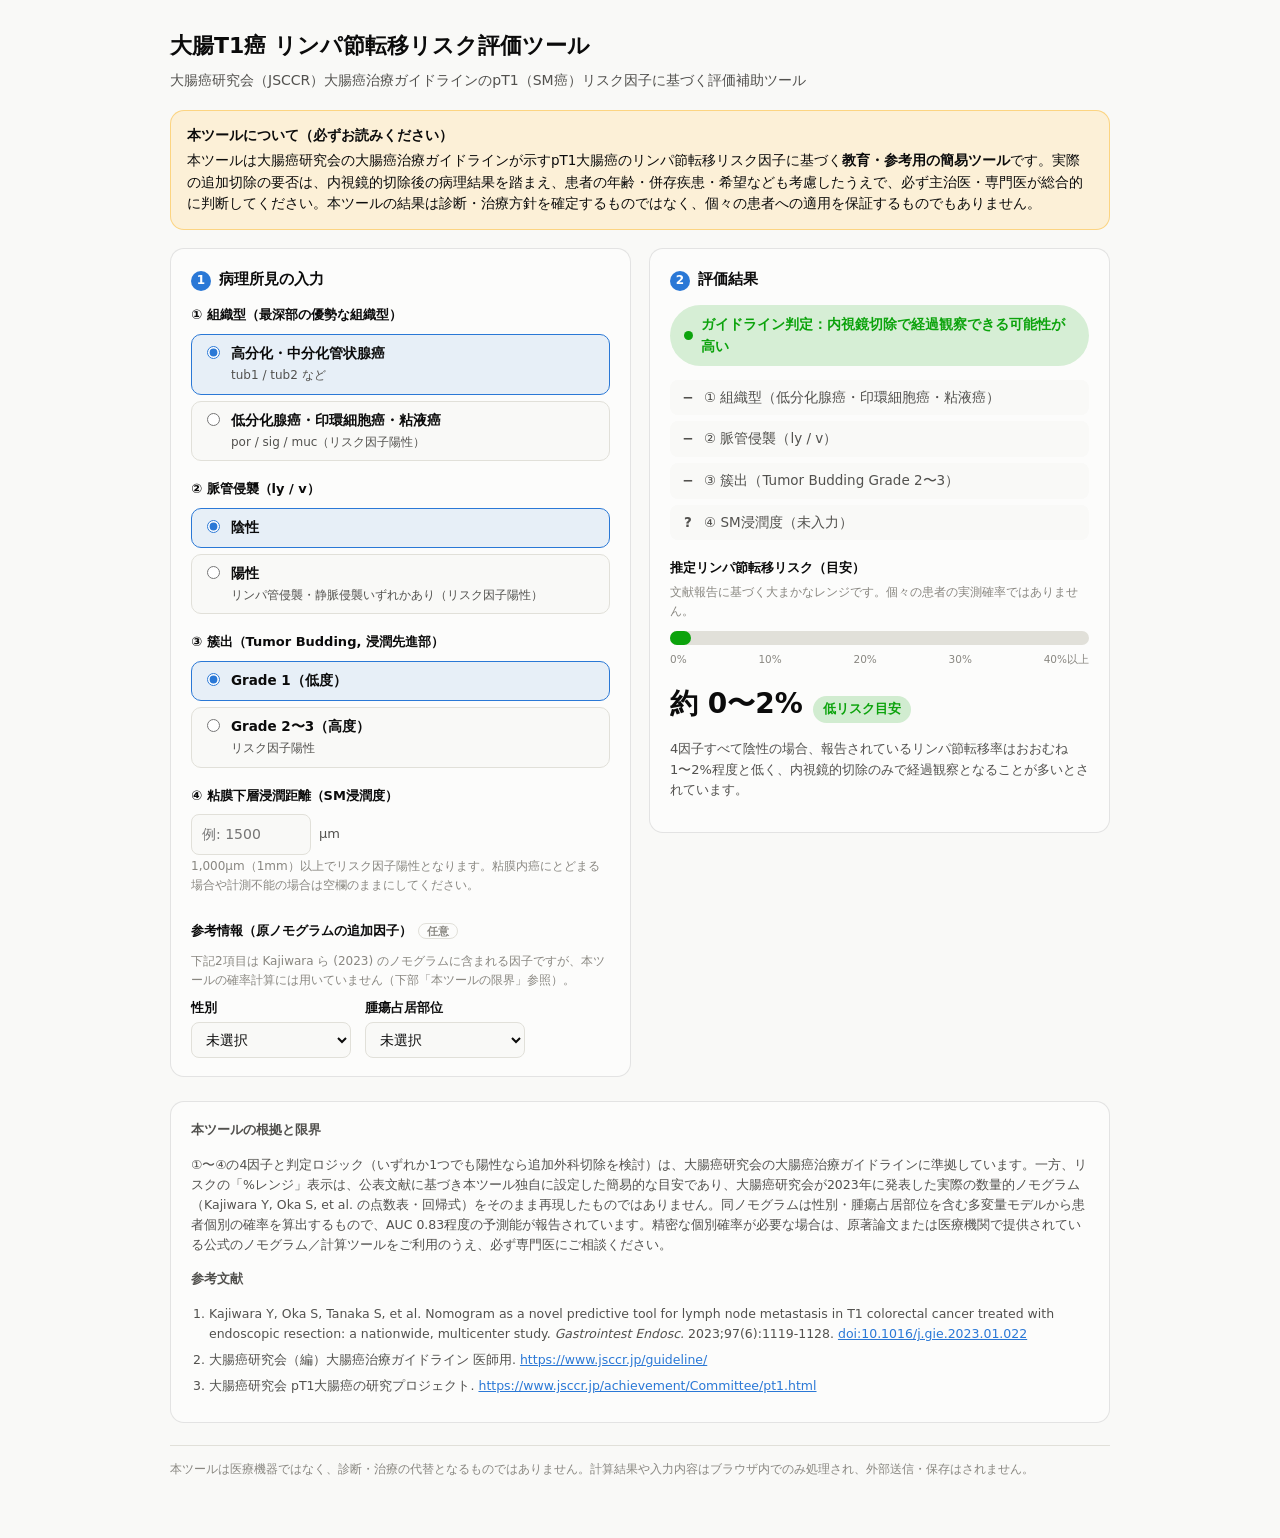
==== colorectal-t1-lnm-tool/index.html @ 9b208065 "大腸T1癌リンパ節転移リスク評価ツールを追加 JSCCR大腸癌治療ガイドラインの4リスク因子（組織型・脈管侵襲・簇出・SM浸潤度）に 基づく単一HTMLの評価ツール。ガイドライン判定に加え、公表文献に" ====
<!doctype html>
<html lang="ja">
<head>
<meta charset="utf-8" />
<meta name="viewport" content="width=device-width, initial-scale=1" />
<title>大腸T1癌 リンパ節転移リスク評価ツール</title>
<style>
  :root {
    --surface-1:      #fcfcfb;
    --page-plane:     #f9f9f7;
    --text-primary:   #0b0b0b;
    --text-secondary: #52514e;
    --text-muted:     #898781;
    --gridline:       #e1e0d9;
    --baseline:       #c3c2b7;
    --border:         rgba(11,11,11,0.10);
    --series-blue:    #2a78d6;
    --series-blue-l1: #cde2fb;
    --status-good:     #0ca30c;
    --status-warning:  #c98500; /* darkened for text contrast on light surface */
    --status-warning-fill: #fab219;
    --status-serious:  #ec835a;
    --status-critical: #d03b3b;
    --card-radius: 14px;
  }
  @media (prefers-color-scheme: dark) {
    :root {
      --surface-1:      #1a1a19;
      --page-plane:     #0d0d0d;
      --text-primary:   #ffffff;
      --text-secondary: #c3c2b7;
      --text-muted:     #898781;
      --gridline:       #2c2c2a;
      --baseline:       #383835;
      --border:         rgba(255,255,255,0.10);
      --series-blue:    #3987e5;
      --series-blue-l1: #184f95;
      --status-good:     #0ca30c;
      --status-warning:  #fab219;
      --status-warning-fill: #fab219;
      --status-serious:  #ec835a;
      --status-critical: #e66767;
    }
  }
  * { box-sizing: border-box; }
  body {
    margin: 0;
    background: var(--page-plane);
    color: var(--text-primary);
    font-family: system-ui, -apple-system, "Segoe UI", sans-serif;
    line-height: 1.6;
  }
  .wrap {
    max-width: 980px;
    margin: 0 auto;
    padding: 28px 20px 60px;
  }
  header.page-header {
    margin-bottom: 18px;
  }
  h1 {
    font-size: 22px;
    margin: 0 0 6px;
    font-weight: 700;
  }
  .subtitle {
    color: var(--text-secondary);
    font-size: 14px;
    margin: 0;
  }
  .disclaimer {
    background: color-mix(in srgb, var(--status-warning-fill) 16%, var(--surface-1));
    border: 1px solid color-mix(in srgb, var(--status-warning-fill) 45%, transparent);
    border-radius: var(--card-radius);
    padding: 14px 16px;
    margin: 18px 0;
    font-size: 13.5px;
    color: var(--text-primary);
  }
  .disclaimer strong { display: block; margin-bottom: 4px; }
  .grid {
    display: grid;
    grid-template-columns: 1fr 1fr;
    gap: 18px;
    align-items: start;
  }
  @media (max-width: 800px) {
    .grid { grid-template-columns: 1fr; }
  }
  .card {
    background: var(--surface-1);
    border: 1px solid var(--border);
    border-radius: var(--card-radius);
    padding: 18px 20px;
  }
  .card h2 {
    font-size: 15px;
    margin: 0 0 14px;
    font-weight: 700;
  }
  .card h2 .num {
    display: inline-flex;
    align-items: center;
    justify-content: center;
    width: 20px; height: 20px;
    border-radius: 50%;
    background: var(--series-blue);
    color: white;
    font-size: 12px;
    margin-right: 8px;
  }
  fieldset {
    border: none;
    padding: 0;
    margin: 0 0 18px;
  }
  fieldset:last-child { margin-bottom: 0; }
  legend {
    font-size: 13px;
    font-weight: 600;
    color: var(--text-primary);
    margin-bottom: 8px;
    padding: 0;
  }
  .hint {
    font-size: 12px;
    color: var(--text-muted);
    margin: 2px 0 8px;
  }
  .opt-row {
    display: flex;
    flex-direction: column;
    gap: 6px;
  }
  label.opt {
    display: flex;
    align-items: flex-start;
    gap: 8px;
    font-size: 13.5px;
    padding: 8px 10px;
    border: 1px solid var(--gridline);
    border-radius: 10px;
    cursor: pointer;
    background: var(--page-plane);
  }
  label.opt:has(input:checked) {
    border-color: var(--series-blue);
    background: color-mix(in srgb, var(--series-blue) 10%, var(--surface-1));
  }
  label.opt input { margin-top: 3px; accent-color: var(--series-blue); }
  label.opt .opt-label { font-weight: 600; }
  label.opt .opt-sub { display: block; color: var(--text-secondary); font-weight: 400; font-size: 12px; margin-top: 2px; }
  .num-input-row {
    display: flex;
    align-items: center;
    gap: 8px;
  }
  input[type="number"], select {
    font: inherit;
    font-size: 14px;
    padding: 8px 10px;
    border-radius: 8px;
    border: 1px solid var(--gridline);
    background: var(--page-plane);
    color: var(--text-primary);
    width: 120px;
  }
  select { width: auto; min-width: 160px; }
  .unit { font-size: 13px; color: var(--text-secondary); }
  .optional-tag {
    font-size: 10.5px;
    font-weight: 600;
    color: var(--text-muted);
    border: 1px solid var(--gridline);
    border-radius: 999px;
    padding: 1px 8px;
    margin-left: 6px;
    vertical-align: middle;
  }

  /* Results */
  .badge {
    display: inline-flex;
    align-items: center;
    gap: 8px;
    padding: 8px 14px;
    border-radius: 999px;
    font-weight: 700;
    font-size: 14px;
    margin-bottom: 14px;
  }
  .badge.good { background: color-mix(in srgb, var(--status-good) 16%, var(--surface-1)); color: var(--status-good); }
  .badge.critical { background: color-mix(in srgb, var(--status-critical) 14%, var(--surface-1)); color: var(--status-critical); }
  .badge .dot { width: 9px; height: 9px; border-radius: 50%; background: currentColor; flex: none; }

  .factor-list {
    list-style: none;
    padding: 0;
    margin: 0 0 18px;
    display: flex;
    flex-direction: column;
    gap: 6px;
  }
  .factor-list li {
    display: flex;
    align-items: center;
    gap: 8px;
    font-size: 13.5px;
    padding: 7px 10px;
    border-radius: 8px;
    background: var(--page-plane);
  }
  .factor-list li.positive { color: var(--status-critical); font-weight: 600; }
  .factor-list li.negative { color: var(--text-secondary); }
  .factor-list .mark { width: 16px; text-align: center; flex: none; font-weight: 700; }

  .meter-section { margin-top: 6px; }
  .meter-title {
    font-size: 13px;
    font-weight: 700;
    margin-bottom: 4px;
  }
  .meter-caption {
    font-size: 12px;
    color: var(--text-muted);
    margin-bottom: 10px;
  }
  .meter-track {
    position: relative;
    height: 14px;
    border-radius: 7px;
    background: var(--gridline);
    overflow: visible;
  }
  .meter-range {
    position: absolute;
    top: 0; bottom: 0;
    border-radius: 7px;
    transition: left .25s ease, width .25s ease, background-color .25s ease;
  }
  .meter-ticks {
    display: flex;
    justify-content: space-between;
    font-size: 10.5px;
    color: var(--text-muted);
    margin-top: 6px;
  }
  .meter-readout {
    margin-top: 14px;
    display: flex;
    align-items: baseline;
    gap: 10px;
    flex-wrap: wrap;
  }
  .meter-readout .value {
    font-size: 28px;
    font-weight: 700;
  }
  .meter-readout .tier-label {
    font-size: 13px;
    font-weight: 700;
    padding: 3px 10px;
    border-radius: 999px;
  }
  .explain {
    font-size: 13px;
    color: var(--text-secondary);
    margin-top: 12px;
  }
  .sources {
    margin-top: 24px;
    font-size: 12.5px;
    color: var(--text-secondary);
  }
  .sources h2 { font-size: 13px; }
  .sources ol { padding-left: 18px; margin: 8px 0; }
  .sources li { margin-bottom: 6px; }
  .sources a { color: var(--series-blue); }
  footer.note {
    margin-top: 22px;
    font-size: 11.5px;
    color: var(--text-muted);
    border-top: 1px solid var(--gridline);
    padding-top: 14px;
  }
</style>
</head>
<body>
<div class="wrap">

  <header class="page-header">
    <h1>大腸T1癌 リンパ節転移リスク評価ツール</h1>
    <p class="subtitle">大腸癌研究会（JSCCR）大腸癌治療ガイドラインのpT1（SM癌）リスク因子に基づく評価補助ツール</p>
  </header>

  <div class="disclaimer">
    <strong>本ツールについて（必ずお読みください）</strong>
    本ツールは大腸癌研究会の大腸癌治療ガイドラインが示すpT1大腸癌のリンパ節転移リスク因子に基づく<b>教育・参考用の簡易ツール</b>です。実際の追加切除の要否は、内視鏡的切除後の病理結果を踏まえ、患者の年齢・併存疾患・希望なども考慮したうえで、必ず主治医・専門医が総合的に判断してください。本ツールの結果は診断・治療方針を確定するものではなく、個々の患者への適用を保証するものでもありません。
  </div>

  <div class="grid">

    <!-- INPUT CARD -->
    <div class="card" id="input-card">
      <h2><span class="num">1</span>病理所見の入力</h2>

      <fieldset>
        <legend>① 組織型（最深部の優勢な組織型）</legend>
        <div class="opt-row" data-group="histology">
          <label class="opt">
            <input type="radio" name="histology" value="0" checked>
            <span><span class="opt-label">高分化・中分化管状腺癌</span><span class="opt-sub">tub1 / tub2 など</span></span>
          </label>
          <label class="opt">
            <input type="radio" name="histology" value="1">
            <span><span class="opt-label">低分化腺癌・印環細胞癌・粘液癌</span><span class="opt-sub">por / sig / muc（リスク因子陽性）</span></span>
          </label>
        </div>
      </fieldset>

      <fieldset>
        <legend>② 脈管侵襲（ly / v）</legend>
        <div class="opt-row" data-group="lvi">
          <label class="opt">
            <input type="radio" name="lvi" value="0" checked>
            <span class="opt-label">陰性</span>
          </label>
          <label class="opt">
            <input type="radio" name="lvi" value="1">
            <span><span class="opt-label">陽性</span><span class="opt-sub">リンパ管侵襲・静脈侵襲いずれかあり（リスク因子陽性）</span></span>
          </label>
        </div>
      </fieldset>

      <fieldset>
        <legend>③ 簇出（Tumor Budding, 浸潤先進部）</legend>
        <div class="opt-row" data-group="budding">
          <label class="opt">
            <input type="radio" name="budding" value="0" checked>
            <span><span class="opt-label">Grade 1（低度）</span></span>
          </label>
          <label class="opt">
            <input type="radio" name="budding" value="1">
            <span><span class="opt-label">Grade 2〜3（高度）</span><span class="opt-sub">リスク因子陽性</span></span>
          </label>
        </div>
      </fieldset>

      <fieldset>
        <legend>④ 粘膜下層浸潤距離（SM浸潤度）</legend>
        <div class="num-input-row">
          <input type="number" id="sm-depth" min="0" step="10" placeholder="例: 1500">
          <span class="unit">μm</span>
        </div>
        <p class="hint">1,000μm（1mm）以上でリスク因子陽性となります。粘膜内癌にとどまる場合や計測不能の場合は空欄のままにしてください。</p>
      </fieldset>

      <fieldset>
        <legend>参考情報（原ノモグラムの追加因子）<span class="optional-tag">任意</span></legend>
        <p class="hint">下記2項目は Kajiwara ら (2023) のノモグラムに含まれる因子ですが、本ツールの確率計算には用いていません（下部「本ツールの限界」参照）。</p>
        <div style="display:flex; gap:14px; flex-wrap:wrap;">
          <div>
            <label style="font-size:12.5px; font-weight:600; display:block; margin-bottom:4px;">性別</label>
            <select id="sex">
              <option value="">未選択</option>
              <option value="male">男性</option>
              <option value="female">女性</option>
            </select>
          </div>
          <div>
            <label style="font-size:12.5px; font-weight:600; display:block; margin-bottom:4px;">腫瘍占居部位</label>
            <select id="location">
              <option value="">未選択</option>
              <option value="right">右側結腸</option>
              <option value="left">左側結腸</option>
              <option value="rectum">直腸</option>
            </select>
          </div>
        </div>
      </fieldset>
    </div>

    <!-- RESULT CARD -->
    <div class="card" id="result-card">
      <h2><span class="num">2</span>評価結果</h2>

      <div id="badge-area"></div>

      <ul class="factor-list" id="factor-list"></ul>

      <div class="meter-section">
        <div class="meter-title">推定リンパ節転移リスク（目安）</div>
        <div class="meter-caption">文献報告に基づく大まかなレンジです。個々の患者の実測確率ではありません。</div>
        <div class="meter-track">
          <div class="meter-range" id="meter-range"></div>
        </div>
        <div class="meter-ticks">
          <span>0%</span><span>10%</span><span>20%</span><span>30%</span><span>40%以上</span>
        </div>
        <div class="meter-readout">
          <span class="value" id="range-value">–</span>
          <span class="tier-label" id="tier-label"></span>
        </div>
        <p class="explain" id="explain-text"></p>
      </div>
    </div>

  </div>

  <div class="card sources">
    <h2>本ツールの根拠と限界</h2>
    <p>
      ①〜④の4因子と判定ロジック（いずれか1つでも陽性なら追加外科切除を検討）は、大腸癌研究会の大腸癌治療ガイドラインに準拠しています。一方、リスクの「%レンジ」表示は、公表文献に基づき本ツール独自に設定した簡易的な目安であり、大腸癌研究会が2023年に発表した実際の数量的ノモグラム（Kajiwara Y, Oka S, et al. の点数表・回帰式）をそのまま再現したものではありません。同ノモグラムは性別・腫瘍占居部位を含む多変量モデルから患者個別の確率を算出するもので、AUC 0.83程度の予測能が報告されています。精密な個別確率が必要な場合は、原著論文または医療機関で提供されている公式のノモグラム／計算ツールをご利用のうえ、必ず専門医にご相談ください。
    </p>
    <h2 style="margin-top:14px;">参考文献</h2>
    <ol>
      <li>Kajiwara Y, Oka S, Tanaka S, et al. Nomogram as a novel predictive tool for lymph node metastasis in T1 colorectal cancer treated with endoscopic resection: a nationwide, multicenter study. <em>Gastrointest Endosc.</em> 2023;97(6):1119-1128. <a href="https://doi.org/10.1016/j.gie.2023.01.022" target="_blank" rel="noopener">doi:10.1016/j.gie.2023.01.022</a></li>
      <li>大腸癌研究会（編）大腸癌治療ガイドライン 医師用. <a href="https://www.jsccr.jp/guideline/" target="_blank" rel="noopener">https://www.jsccr.jp/guideline/</a></li>
      <li>大腸癌研究会 pT1大腸癌の研究プロジェクト. <a href="https://www.jsccr.jp/achievement/Committee/pt1.html" target="_blank" rel="noopener">https://www.jsccr.jp/achievement/Committee/pt1.html</a></li>
    </ol>
  </div>

  <footer class="note">
    本ツールは医療機器ではなく、診断・治療の代替となるものではありません。計算結果や入力内容はブラウザ内でのみ処理され、外部送信・保存はされません。
  </footer>

</div>

<script>
(function () {
  const $ = (sel, root=document) => root.querySelector(sel);
  const groups = ['histology', 'lvi', 'budding'];

  function getRadioValue(name) {
    const el = document.querySelector(`input[name="${name}"]:checked`);
    return el ? el.value === '1' : false;
  }

  function evaluate() {
    const poorDiff = getRadioValue('histology');
    const lvi = getRadioValue('lvi');
    const budding = getRadioValue('budding');
    const smInput = $('#sm-depth').value;
    const smDepth = smInput === '' ? null : Number(smInput);
    const smPositive = smDepth !== null && !Number.isNaN(smDepth) && smDepth >= 1000;
    const smUnknown = smInput === '';

    const factors = [
      { label: '① 組織型（低分化腺癌・印環細胞癌・粘液癌）', positive: poorDiff, key: 'histology' },
      { label: '② 脈管侵襲（ly / v）', positive: lvi, key: 'lvi' },
      { label: '③ 簇出（Tumor Budding Grade 2〜3）', positive: budding, key: 'budding' },
      { label: smUnknown ? '④ SM浸潤度（未入力）' : `④ SM浸潤度（${smDepth}μm）`, positive: smPositive, key: 'sm' },
    ];

    const positiveCount = factors.filter(f => f.positive).length;
    const guidelinePositive = positiveCount > 0;
    const smOnlyPositive = positiveCount === 1 && smPositive;

    renderBadge(guidelinePositive);
    renderFactorList(factors, smUnknown);
    renderMeter(positiveCount, smOnlyPositive);
  }

  function renderBadge(positive) {
    const area = $('#badge-area');
    area.innerHTML = '';
    const badge = document.createElement('div');
    badge.className = 'badge ' + (positive ? 'critical' : 'good');
    badge.innerHTML = `<span class="dot"></span>` +
      (positive
        ? 'ガイドライン判定：追加外科切除を検討'
        : 'ガイドライン判定：内視鏡切除で経過観察できる可能性が高い');
    area.appendChild(badge);
  }

  function renderFactorList(factors, smUnknown) {
    const list = $('#factor-list');
    list.innerHTML = '';
    factors.forEach(f => {
      const li = document.createElement('li');
      const isUnknown = f.key === 'sm' && smUnknown;
      li.className = isUnknown ? 'negative' : (f.positive ? 'positive' : 'negative');
      li.innerHTML = `<span class="mark">${isUnknown ? '?' : (f.positive ? '●' : '−')}</span>${f.label}`;
      list.appendChild(li);
    });
  }

  // tier => [rangeLow, rangeHigh, colorVar, label]
  const TIERS = {
    none:    { lo: 0,  hi: 2,  color: 'var(--status-good)',     label: '低リスク目安' },
    smOnly:  { lo: 1,  hi: 3,  color: 'var(--status-warning-fill)', label: '低〜中リスク目安' },
    one:     { lo: 3,  hi: 10, color: 'var(--status-warning-fill)', label: '中リスク目安' },
    two:     { lo: 8,  hi: 20, color: 'var(--status-serious)',  label: '中〜高リスク目安' },
    threePlus: { lo: 18, hi: 35, color: 'var(--status-critical)', label: '高リスク目安' },
  };

  function pickTier(count, smOnly) {
    if (count === 0) return TIERS.none;
    if (smOnly) return TIERS.smOnly;
    if (count === 1) return TIERS.one;
    if (count === 2) return TIERS.two;
    return TIERS.threePlus;
  }

  function renderMeter(count, smOnly) {
    const tier = pickTier(count, smOnly);
    const SCALE_MAX = 40; // meter scale caps display at 40%
    const loPct = Math.min(tier.lo, SCALE_MAX) / SCALE_MAX * 100;
    const hiPct = Math.min(tier.hi, SCALE_MAX) / SCALE_MAX * 100;

    const rangeEl = $('#meter-range');
    rangeEl.style.left = loPct + '%';
    rangeEl.style.width = Math.max(hiPct - loPct, 2) + '%';
    rangeEl.style.background = tier.color;

    $('#range-value').textContent = `約 ${tier.lo}〜${tier.hi}%`;
    const tierLabel = $('#tier-label');
    tierLabel.textContent = tier.label;
    tierLabel.style.background = `color-mix(in srgb, ${tier.color} 18%, var(--surface-1))`;
    tierLabel.style.color = tier.color;

    let explain = '';
    if (count === 0) {
      explain = '4因子すべて陰性の場合、報告されているリンパ節転移率はおおむね1〜2%程度と低く、内視鏡的切除のみで経過観察となることが多いとされています。';
    } else if (smOnly) {
      explain = 'SM浸潤度1,000μm以上のみが単独で陽性の場合、報告されているリンパ節転移率は1〜3%程度と比較的低いとされますが、ガイドライン上は追加切除の適応として検討対象になります。';
    } else if (count === 1) {
      explain = 'リスク因子が1つ陽性の場合、報告されているリンパ節転移率はおおむね数%程度とされていますが、どの因子が陽性かにより幅があります。';
    } else if (count === 2) {
      explain = 'リスク因子が2つ陽性の場合、リンパ節転移率は10%前後まで上昇すると報告されています。';
    } else {
      explain = 'リスク因子が3つ以上陽性の場合、リンパ節転移率は20%を超えるとの報告があり、追加外科切除がより強く推奨される状況です。';
    }
    $('#explain-text').textContent = explain;
  }

  document.addEventListener('change', evaluate);
  evaluate();
})();
</script>
</body>
</html>
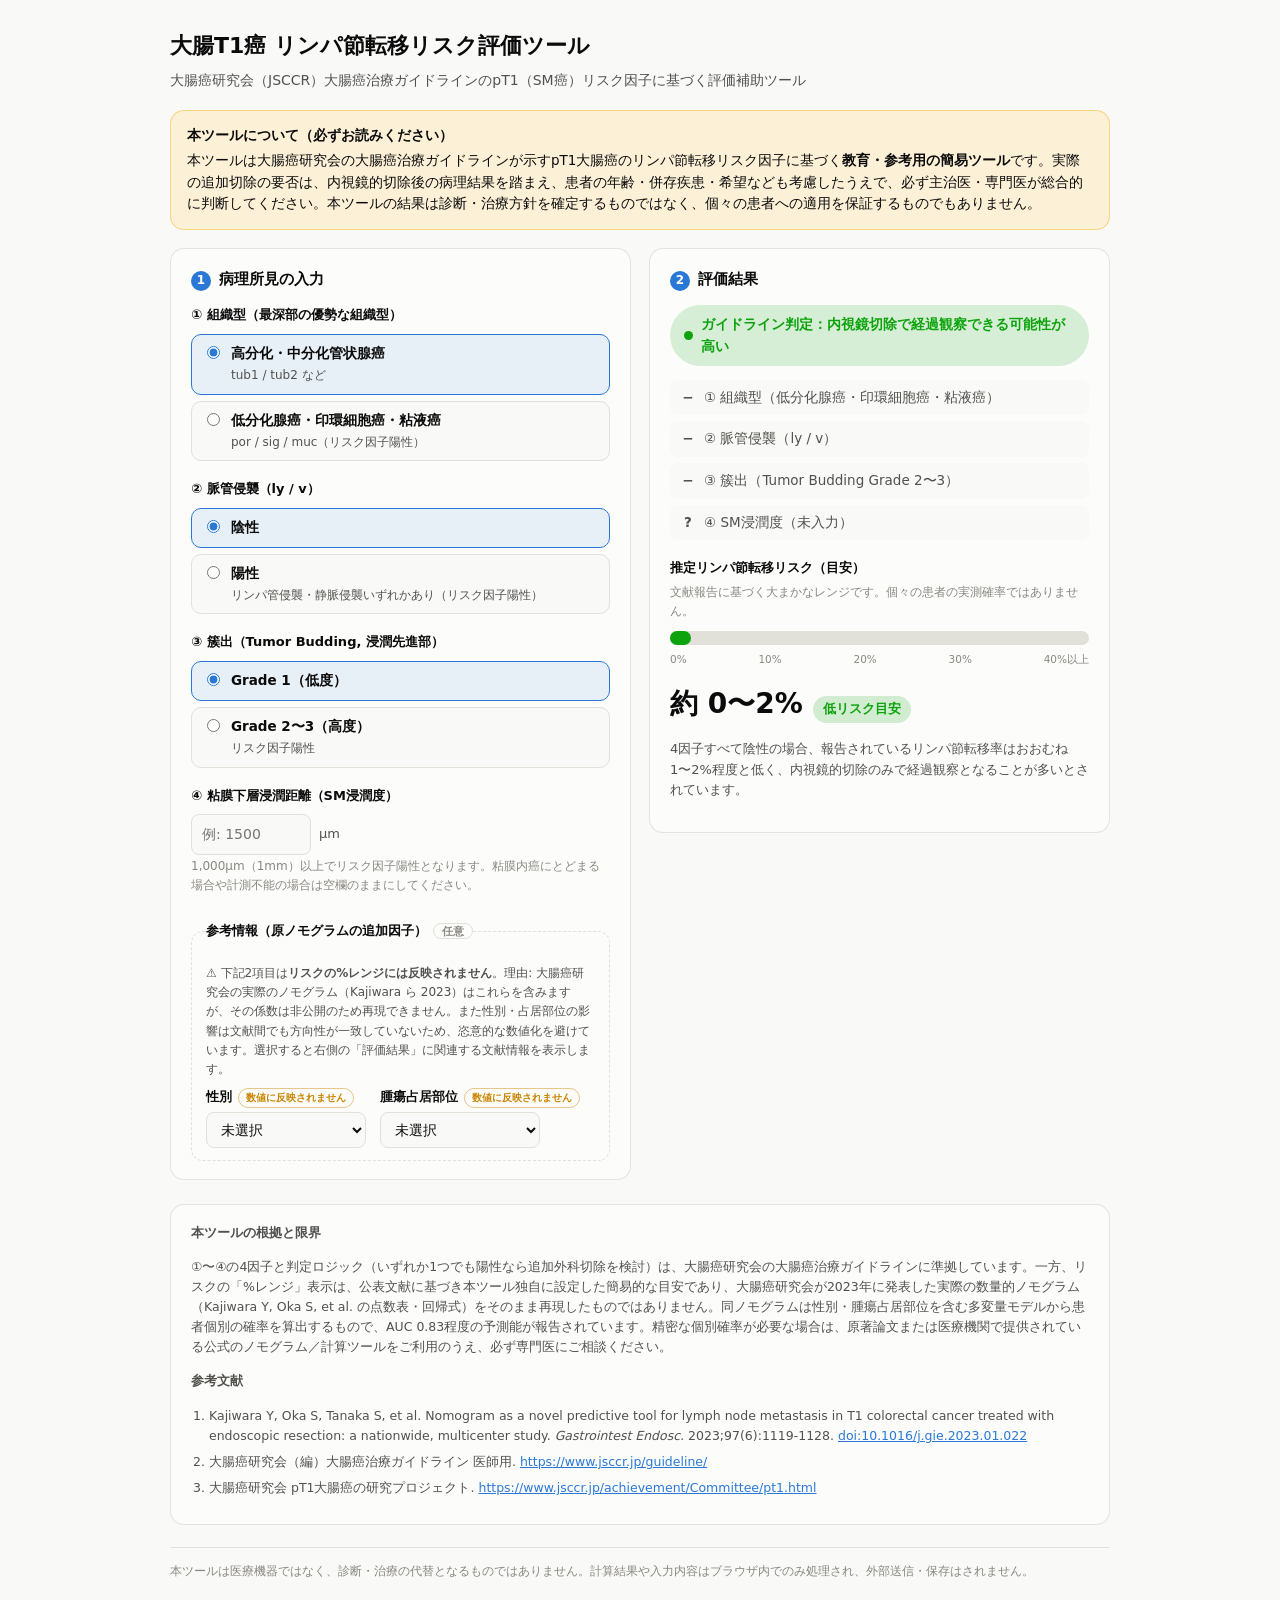
==== commit ec3e3d2c: "性別・占居部位が結果に反映されない理由をUIで明示 これらの入力欄が%レンジの計算に使われていないことに気づきにくいという フィードバックを受け、各項目に「数値に反映されません」タグを追加し、 選択す" ====
--- a/colorectal-t1-lnm-tool/index.html
+++ b/colorectal-t1-lnm-tool/index.html
@@ -2,8 +2,16 @@
 <html lang="ja">
 <head>
 <meta charset="utf-8" />
-<meta name="viewport" content="width=device-width, initial-scale=1" />
+<meta name="viewport" content="width=device-width, initial-scale=1, viewport-fit=cover" />
 <title>大腸T1癌 リンパ節転移リスク評価ツール</title>
+
+<!-- iPhoneでホーム画面に追加した際にアプリ風に起動するための設定 -->
+<meta name="mobile-web-app-capable" content="yes" />
+<meta name="apple-mobile-web-app-capable" content="yes" />
+<meta name="apple-mobile-web-app-status-bar-style" content="black-translucent" />
+<meta name="apple-mobile-web-app-title" content="T1癌リスク評価" />
+<meta name="theme-color" content="#2a78d6" />
+<link rel="apple-touch-icon" href="[data-uri]" />
 <style>
   :root {
     --surface-1:      #fcfcfb;
@@ -177,6 +185,37 @@
     margin-left: 6px;
     vertical-align: middle;
   }
+  .no-score-fieldset {
+    border: 1px dashed var(--gridline);
+    border-radius: 12px;
+    padding: 12px 14px;
+  }
+  .no-score-hint {
+    color: var(--text-secondary);
+  }
+  .no-effect-tag {
+    display: inline-block;
+    font-size: 10px;
+    font-weight: 600;
+    color: var(--status-warning);
+    border: 1px solid color-mix(in srgb, var(--status-warning) 45%, transparent);
+    border-radius: 999px;
+    padding: 1px 7px;
+    margin-left: 6px;
+    vertical-align: middle;
+  }
+  .lit-note {
+    margin-top: 16px;
+    padding: 12px 14px;
+    border-radius: 10px;
+    background: color-mix(in srgb, var(--series-blue) 8%, var(--surface-1));
+    border: 1px solid color-mix(in srgb, var(--series-blue) 25%, transparent);
+    font-size: 12.5px;
+    color: var(--text-secondary);
+  }
+  .lit-note strong { color: var(--text-primary); }
+  .lit-note ul { margin: 6px 0 0; padding-left: 18px; }
+  .lit-note li { margin-bottom: 4px; }
 
   /* Results */
   .badge {
@@ -355,12 +394,12 @@
         <p class="hint">1,000μm（1mm）以上でリスク因子陽性となります。粘膜内癌にとどまる場合や計測不能の場合は空欄のままにしてください。</p>
       </fieldset>
 
-      <fieldset>
+      <fieldset class="no-score-fieldset">
         <legend>参考情報（原ノモグラムの追加因子）<span class="optional-tag">任意</span></legend>
-        <p class="hint">下記2項目は Kajiwara ら (2023) のノモグラムに含まれる因子ですが、本ツールの確率計算には用いていません（下部「本ツールの限界」参照）。</p>
+        <p class="hint no-score-hint">⚠️ 下記2項目は<strong>リスクの%レンジには反映されません</strong>。理由: 大腸癌研究会の実際のノモグラム（Kajiwara ら 2023）はこれらを含みますが、その係数は非公開のため再現できません。また性別・占居部位の影響は文献間でも方向性が一致していないため、恣意的な数値化を避けています。選択すると右側の「評価結果」に関連する文献情報を表示します。</p>
         <div style="display:flex; gap:14px; flex-wrap:wrap;">
           <div>
-            <label style="font-size:12.5px; font-weight:600; display:block; margin-bottom:4px;">性別</label>
+            <label style="font-size:12.5px; font-weight:600; display:block; margin-bottom:4px;">性別<span class="no-effect-tag">数値に反映されません</span></label>
             <select id="sex">
               <option value="">未選択</option>
               <option value="male">男性</option>
@@ -368,7 +407,7 @@
             </select>
           </div>
           <div>
-            <label style="font-size:12.5px; font-weight:600; display:block; margin-bottom:4px;">腫瘍占居部位</label>
+            <label style="font-size:12.5px; font-weight:600; display:block; margin-bottom:4px;">腫瘍占居部位<span class="no-effect-tag">数値に反映されません</span></label>
             <select id="location">
               <option value="">未選択</option>
               <option value="right">右側結腸</option>
@@ -403,6 +442,8 @@
         </div>
         <p class="explain" id="explain-text"></p>
       </div>
+
+      <div class="lit-note" id="lit-note" style="display:none;"></div>
     </div>
 
   </div>
@@ -459,6 +500,35 @@
     renderBadge(guidelinePositive);
     renderFactorList(factors, smUnknown);
     renderMeter(positiveCount, smOnlyPositive);
+    renderLitNote($('#sex').value, $('#location').value);
+  }
+
+  const SEX_NOTES = {
+    male: '性別（男性）を選択中: 性別の影響については研究間で結果が一致していません。多変量解析で<strong>女性であること</strong>がリンパ節転移の危険因子とされた研究がある一方、有意差を認めない研究もあります。',
+    female: '性別（女性）を選択中: 一部の多施設研究では<strong>女性であること</strong>が多変量解析でリンパ節転移の独立した危険因子とされていますが、他の研究では有意差を認めておらず、結論は一致していません。',
+  };
+  const LOCATION_NOTES = {
+    right: '占居部位（右側結腸）を選択中: 部位による転移率の違いについては報告が分かれており、一致した結論はありません。',
+    left: '占居部位（左側結腸）を選択中: 一部の単施設研究で<strong>左側病変</strong>がリンパ節転移の危険因子とされていますが、他の研究とは結果が一致していません。',
+    rectum: '占居部位（直腸）を選択中: <strong>直腸病変</strong>の方が高リスクとする報告がある一方、直腸以外の病変の方が高リスクとする報告もあり、結論は一致していません。',
+  };
+
+  function renderLitNote(sex, location) {
+    const note = $('#lit-note');
+    const items = [];
+    if (sex && SEX_NOTES[sex]) items.push(SEX_NOTES[sex]);
+    if (location && LOCATION_NOTES[location]) items.push(LOCATION_NOTES[location]);
+
+    if (items.length === 0) {
+      note.style.display = 'none';
+      note.innerHTML = '';
+      return;
+    }
+    note.style.display = 'block';
+    note.innerHTML =
+      '<strong>参考: 性別・占居部位に関する文献メモ</strong>' +
+      '<ul>' + items.map(t => `<li>${t}</li>`).join('') + '</ul>' +
+      '<div style="margin-top:6px;">これらは上記の%レンジには反映されていません。研究ごとに対象集団や統計手法が異なり、方向性・大きさが一致していないためです。</div>';
   }
 
   function renderBadge(positive) {
